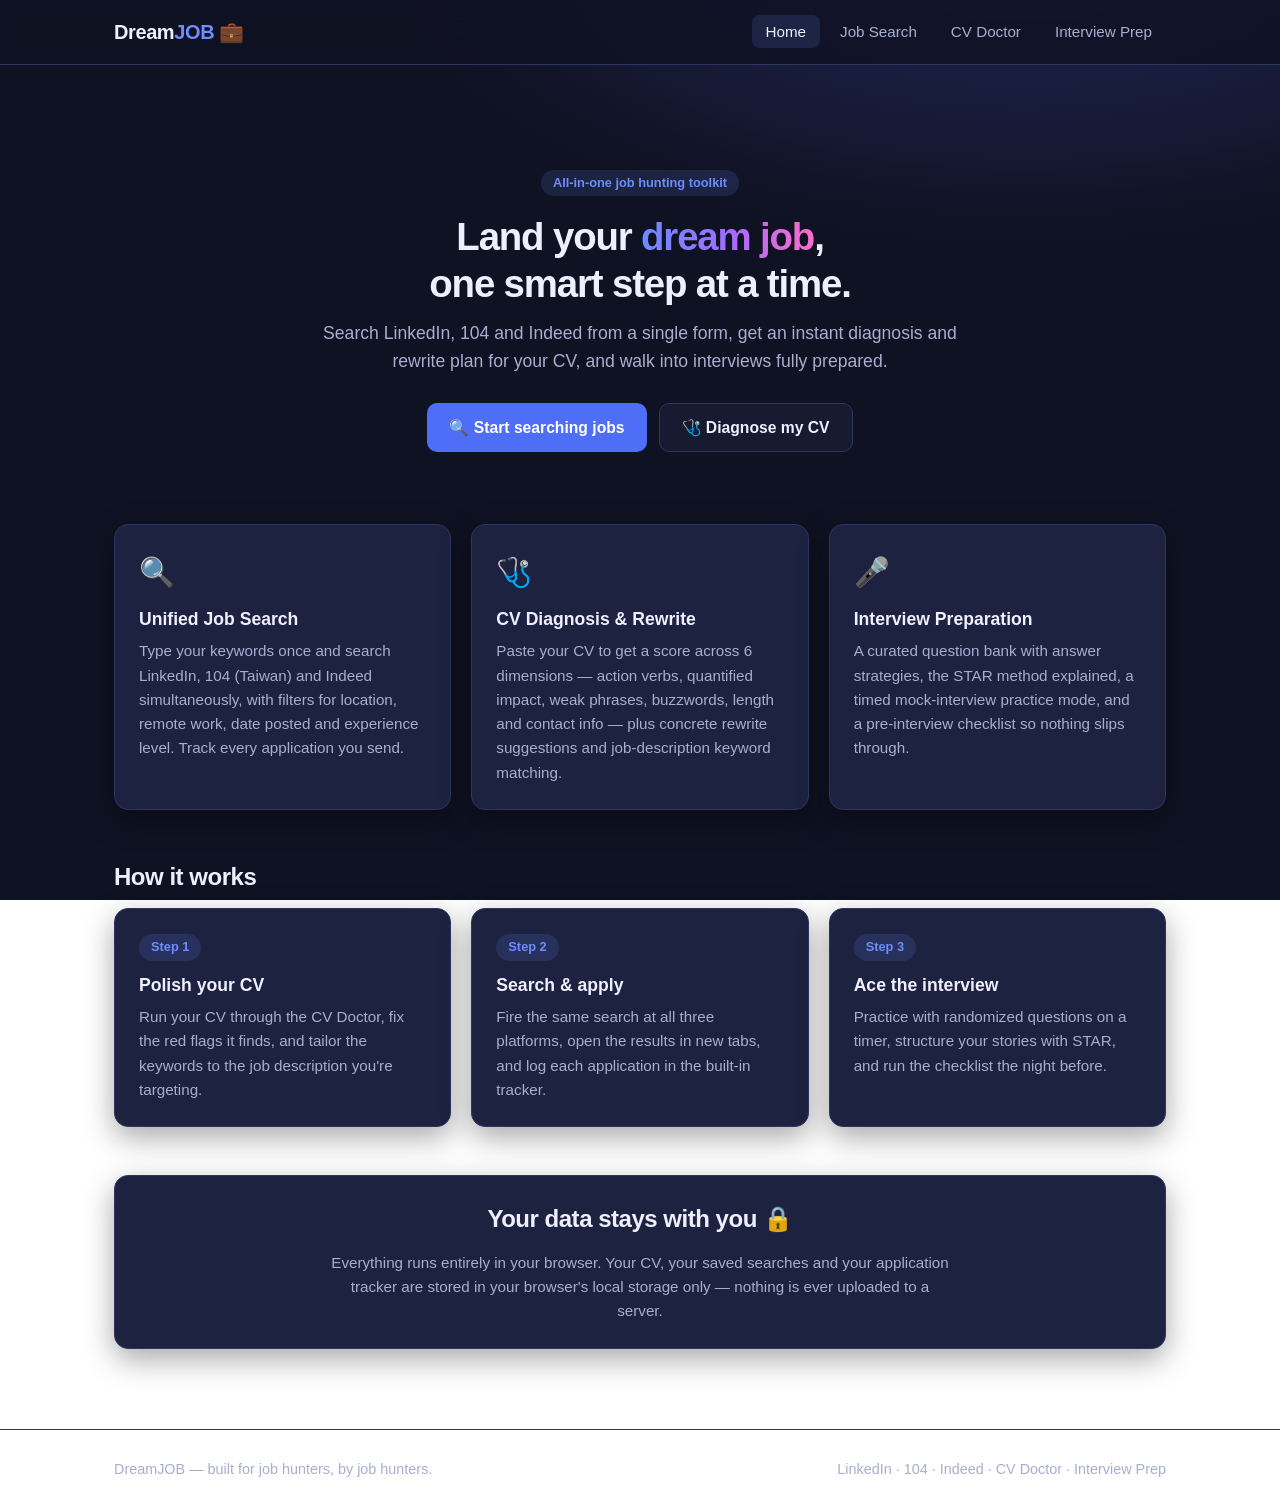
==== index.html @ 5d15d9a4 "Build DreamJOB: job search, CV doctor, and interview prep website A fully client-side job hunting to" ====
<!DOCTYPE html>
<html lang="en">
<head>
<meta charset="UTF-8" />
<meta name="viewport" content="width=device-width, initial-scale=1.0" />
<title>DreamJOB — Your Job Hunting Command Center</title>
<meta name="description" content="Search jobs across LinkedIn, 104 and Indeed, diagnose and rewrite your CV, and prepare for interviews — all in one place." />
<link rel="stylesheet" href="assets/style.css" />
<link rel="icon" href="data:image/svg+xml,<svg xmlns='http://www.w3.org/2000/svg' viewBox='0 0 100 100'><text y='.9em' font-size='90'>💼</text></svg>" />
</head>
<body>
<header class="site-header">
  <div class="container nav">
    <a class="logo" href="index.html">Dream<span>JOB</span> 💼</a>
    <ul class="nav-links">
      <li><a href="index.html" class="active">Home</a></li>
      <li><a href="jobs.html">Job Search</a></li>
      <li><a href="cv.html">CV Doctor</a></li>
      <li><a href="interview.html">Interview Prep</a></li>
    </ul>
  </div>
</header>

<main>
  <section class="hero container">
    <span class="pill">All-in-one job hunting toolkit</span>
    <h1 style="margin-top:18px;">Land your <span class="grad">dream job</span>,<br />one smart step at a time.</h1>
    <p class="subtitle">
      Search LinkedIn, 104 and Indeed from a single form, get an instant diagnosis
      and rewrite plan for your CV, and walk into interviews fully prepared.
    </p>
    <div class="hero-cta">
      <a class="btn" href="jobs.html">🔍 Start searching jobs</a>
      <a class="btn secondary" href="cv.html">🩺 Diagnose my CV</a>
    </div>
  </section>

  <section class="section container">
    <div class="grid grid-3">
      <a class="card" href="jobs.html">
        <span class="icon">🔍</span>
        <h3>Unified Job Search</h3>
        <p>Type your keywords once and search LinkedIn, 104 (Taiwan) and Indeed
        simultaneously, with filters for location, remote work, date posted and
        experience level. Track every application you send.</p>
      </a>
      <a class="card" href="cv.html">
        <span class="icon">🩺</span>
        <h3>CV Diagnosis &amp; Rewrite</h3>
        <p>Paste your CV to get a score across 6 dimensions — action verbs,
        quantified impact, weak phrases, buzzwords, length and contact info —
        plus concrete rewrite suggestions and job-description keyword matching.</p>
      </a>
      <a class="card" href="interview.html">
        <span class="icon">🎤</span>
        <h3>Interview Preparation</h3>
        <p>A curated question bank with answer strategies, the STAR method
        explained, a timed mock-interview practice mode, and a pre-interview
        checklist so nothing slips through.</p>
      </a>
    </div>
  </section>

  <section class="section container">
    <h2>How it works</h2>
    <div class="grid grid-3">
      <div class="card">
        <span class="pill">Step 1</span>
        <h3 style="margin-top:10px;">Polish your CV</h3>
        <p>Run your CV through the CV Doctor, fix the red flags it finds, and
        tailor the keywords to the job description you're targeting.</p>
      </div>
      <div class="card">
        <span class="pill">Step 2</span>
        <h3 style="margin-top:10px;">Search &amp; apply</h3>
        <p>Fire the same search at all three platforms, open the results in new
        tabs, and log each application in the built-in tracker.</p>
      </div>
      <div class="card">
        <span class="pill">Step 3</span>
        <h3 style="margin-top:10px;">Ace the interview</h3>
        <p>Practice with randomized questions on a timer, structure your stories
        with STAR, and run the checklist the night before.</p>
      </div>
    </div>
  </section>

  <section class="section container">
    <div class="card" style="text-align:center;">
      <h2>Your data stays with you 🔒</h2>
      <p class="muted" style="max-width:620px;margin:0 auto;">
        Everything runs entirely in your browser. Your CV, your saved searches and
        your application tracker are stored in your browser's local storage only —
        nothing is ever uploaded to a server.
      </p>
    </div>
  </section>
</main>

<footer class="site-footer">
  <div class="container">
    <span>DreamJOB — built for job hunters, by job hunters.</span>
    <span>LinkedIn · 104 · Indeed · CV Doctor · Interview Prep</span>
  </div>
</footer>
</body>
</html>
---- assets/style.css ----
/* ============ DreamJOB design system ============ */
:root {
  --bg: #0f1222;
  --bg-soft: #171b31;
  --card: #1d2240;
  --card-hover: #232a4e;
  --border: #2e3560;
  --text: #eef0ff;
  --text-dim: #a8aed0;
  --accent: #6c8cff;
  --accent-strong: #4f6ef7;
  --accent-soft: rgba(108, 140, 255, 0.14);
  --green: #3ecf8e;
  --yellow: #f5c451;
  --red: #f2686c;
  --radius: 14px;
  --shadow: 0 10px 30px rgba(0, 0, 0, 0.35);
  --font: "Inter", "Noto Sans TC", -apple-system, BlinkMacSystemFont, "Segoe UI",
    Roboto, "Helvetica Neue", Arial, sans-serif;
}

* { box-sizing: border-box; margin: 0; padding: 0; }

html { scroll-behavior: smooth; scroll-padding-top: 84px; }

body {
  font-family: var(--font);
  background: radial-gradient(1200px 600px at 80% -10%, #232a5e 0%, var(--bg) 55%);
  background-attachment: fixed;
  color: var(--text);
  line-height: 1.6;
  min-height: 100vh;
}

a { color: var(--accent); text-decoration: none; }
a:hover { text-decoration: underline; }

/* ---------- layout ---------- */
.container { max-width: 1100px; margin: 0 auto; padding: 0 24px; }

header.site-header {
  position: sticky; top: 0; z-index: 50;
  backdrop-filter: blur(12px);
  background: rgba(15, 18, 34, 0.8);
  border-bottom: 1px solid var(--border);
}
.nav {
  display: flex; align-items: center; justify-content: space-between;
  height: 64px;
}
.logo {
  font-size: 1.25rem; font-weight: 800; letter-spacing: -0.02em;
  color: var(--text); text-decoration: none;
}
.logo:hover { text-decoration: none; }
.logo span { color: var(--accent); }
.nav-links { display: flex; gap: 6px; list-style: none; }
.nav-links a {
  color: var(--text-dim); padding: 8px 14px; border-radius: 8px;
  font-size: 0.95rem; font-weight: 500;
}
.nav-links a:hover { color: var(--text); background: var(--accent-soft); text-decoration: none; }
.nav-links a.active { color: var(--text); background: var(--accent-soft); }

main { padding: 48px 0 80px; }

footer.site-footer {
  border-top: 1px solid var(--border);
  padding: 28px 0; color: var(--text-dim); font-size: 0.9rem;
}
footer.site-footer .container { display: flex; justify-content: space-between; flex-wrap: wrap; gap: 8px; }

/* ---------- typography ---------- */
h1 { font-size: 2.4rem; font-weight: 800; letter-spacing: -0.03em; line-height: 1.2; }
h2 { font-size: 1.5rem; font-weight: 700; letter-spacing: -0.02em; margin-bottom: 12px; }
h3 { font-size: 1.1rem; font-weight: 700; }
.subtitle { color: var(--text-dim); font-size: 1.1rem; margin-top: 12px; max-width: 640px; }
.section { margin-top: 48px; }
.muted { color: var(--text-dim); }
.small { font-size: 0.85rem; }

/* ---------- hero ---------- */
.hero { padding: 56px 0 24px; text-align: center; }
.hero .subtitle { margin-left: auto; margin-right: auto; }
.hero h1 .grad {
  background: linear-gradient(90deg, #6c8cff, #a06cff, #ff6cc8);
  -webkit-background-clip: text; background-clip: text; color: transparent;
}
.hero-cta { margin-top: 28px; display: flex; gap: 12px; justify-content: center; flex-wrap: wrap; }

/* ---------- cards & grids ---------- */
.grid { display: grid; gap: 20px; }
.grid-3 { grid-template-columns: repeat(3, 1fr); }
.grid-2 { grid-template-columns: repeat(2, 1fr); }
@media (max-width: 860px) { .grid-3, .grid-2 { grid-template-columns: 1fr; } }

.card {
  background: var(--card);
  border: 1px solid var(--border);
  border-radius: var(--radius);
  padding: 24px;
  box-shadow: var(--shadow);
}
a.card { display: block; color: var(--text); transition: transform 0.15s ease, background 0.15s ease; }
a.card:hover { background: var(--card-hover); transform: translateY(-3px); text-decoration: none; }
.card .icon { font-size: 1.8rem; margin-bottom: 10px; display: block; }
.card p { color: var(--text-dim); font-size: 0.95rem; margin-top: 6px; }

/* ---------- forms ---------- */
label { display: block; font-weight: 600; font-size: 0.9rem; margin-bottom: 6px; }
input[type="text"], input[type="url"], select, textarea {
  width: 100%;
  background: var(--bg-soft);
  border: 1px solid var(--border);
  border-radius: 10px;
  color: var(--text);
  padding: 11px 14px;
  font-size: 0.98rem;
  font-family: var(--font);
  transition: border-color 0.15s ease;
}
input:focus, select:focus, textarea:focus { outline: none; border-color: var(--accent); }
textarea { resize: vertical; min-height: 200px; line-height: 1.55; }
.form-row { display: grid; grid-template-columns: repeat(auto-fit, minmax(200px, 1fr)); gap: 16px; margin-bottom: 16px; }
.form-field { margin-bottom: 16px; }
.checkbox-row { display: flex; align-items: center; gap: 8px; }
.checkbox-row input { width: auto; }
.checkbox-row label { margin: 0; font-weight: 500; }

/* ---------- buttons ---------- */
.btn {
  display: inline-flex; align-items: center; justify-content: center; gap: 8px;
  background: var(--accent-strong); color: #fff;
  border: none; border-radius: 10px;
  padding: 11px 22px; font-size: 0.98rem; font-weight: 600;
  font-family: var(--font);
  cursor: pointer; text-decoration: none;
  transition: background 0.15s ease, transform 0.1s ease;
}
.btn:hover { background: var(--accent); text-decoration: none; transform: translateY(-1px); }
.btn:active { transform: translateY(0); }
.btn.secondary { background: var(--bg-soft); border: 1px solid var(--border); color: var(--text); }
.btn.secondary:hover { background: var(--card-hover); }
.btn.small { padding: 7px 14px; font-size: 0.85rem; border-radius: 8px; }
.btn.danger { background: transparent; border: 1px solid var(--border); color: var(--red); }
.btn:disabled { opacity: 0.5; cursor: not-allowed; }

/* ---------- badges / pills ---------- */
.pill {
  display: inline-block; padding: 3px 12px; border-radius: 999px;
  font-size: 0.8rem; font-weight: 600;
  background: var(--accent-soft); color: var(--accent);
}
.pill.green { background: rgba(62, 207, 142, 0.14); color: var(--green); }
.pill.yellow { background: rgba(245, 196, 81, 0.14); color: var(--yellow); }
.pill.red { background: rgba(242, 104, 108, 0.14); color: var(--red); }

/* ---------- platform cards on jobs page ---------- */
.platform-card { display: flex; flex-direction: column; gap: 10px; }
.platform-card .platform-head { display: flex; align-items: center; gap: 10px; }
.platform-badge {
  width: 42px; height: 42px; border-radius: 10px;
  display: flex; align-items: center; justify-content: center;
  font-weight: 800; font-size: 1rem; color: #fff; flex-shrink: 0;
}
.platform-badge.linkedin { background: #0a66c2; }
.platform-badge.b104 { background: #ff7800; }
.platform-badge.indeed { background: #2557a7; }
.platform-card .url-preview {
  font-size: 0.78rem; color: var(--text-dim);
  word-break: break-all; background: var(--bg-soft);
  border: 1px solid var(--border); border-radius: 8px; padding: 8px 10px;
  max-height: 72px; overflow: auto;
}

/* ---------- score / diagnosis ---------- */
.score-hero { display: flex; align-items: center; gap: 28px; flex-wrap: wrap; }
.score-ring {
  --pct: 0; --ring-color: var(--accent);
  width: 132px; height: 132px; border-radius: 50%;
  background: conic-gradient(var(--ring-color) calc(var(--pct) * 1%), var(--bg-soft) 0);
  display: flex; align-items: center; justify-content: center; flex-shrink: 0;
}
.score-ring .inner {
  width: 104px; height: 104px; border-radius: 50%;
  background: var(--card);
  display: flex; flex-direction: column; align-items: center; justify-content: center;
}
.score-ring .num { font-size: 2rem; font-weight: 800; line-height: 1; }
.score-ring .of { font-size: 0.75rem; color: var(--text-dim); }

.metric { margin-bottom: 14px; }
.metric .metric-head { display: flex; justify-content: space-between; font-size: 0.9rem; margin-bottom: 5px; }
.metric .bar { height: 8px; border-radius: 999px; background: var(--bg-soft); overflow: hidden; }
.metric .bar > span { display: block; height: 100%; border-radius: 999px; background: var(--accent); transition: width 0.5s ease; }
.metric.good .bar > span { background: var(--green); }
.metric.warn .bar > span { background: var(--yellow); }
.metric.bad .bar > span { background: var(--red); }

.finding {
  display: flex; gap: 12px; padding: 14px 16px; border-radius: 10px;
  background: var(--bg-soft); border: 1px solid var(--border); margin-bottom: 10px;
}
.finding .f-icon { flex-shrink: 0; }
.finding .f-body strong { display: block; margin-bottom: 2px; }
.finding .f-body { font-size: 0.92rem; color: var(--text-dim); }
.finding .f-body code {
  background: var(--card); padding: 1px 6px; border-radius: 5px;
  font-size: 0.85em; color: var(--yellow);
}

.rewrite-pair { margin-bottom: 14px; border: 1px solid var(--border); border-radius: 10px; overflow: hidden; }
.rewrite-pair .before, .rewrite-pair .after { padding: 12px 16px; font-size: 0.92rem; }
.rewrite-pair .before { background: rgba(242, 104, 108, 0.08); color: var(--text-dim); }
.rewrite-pair .after { background: rgba(62, 207, 142, 0.08); border-top: 1px solid var(--border); }
.rewrite-pair .tag { font-size: 0.72rem; font-weight: 700; text-transform: uppercase; letter-spacing: 0.06em; display: block; margin-bottom: 4px; }
.rewrite-pair .before .tag { color: var(--red); }
.rewrite-pair .after .tag { color: var(--green); }

.keyword-chip {
  display: inline-block; margin: 3px 4px 3px 0; padding: 4px 12px;
  border-radius: 999px; font-size: 0.85rem; border: 1px solid var(--border);
}
.keyword-chip.hit { background: rgba(62, 207, 142, 0.12); color: var(--green); border-color: rgba(62, 207, 142, 0.4); }
.keyword-chip.miss { background: rgba(242, 104, 108, 0.1); color: var(--red); border-color: rgba(242, 104, 108, 0.35); }

/* ---------- interview ---------- */
.tabs { display: flex; gap: 8px; flex-wrap: wrap; margin-bottom: 20px; }
.tab-btn {
  background: var(--bg-soft); border: 1px solid var(--border); color: var(--text-dim);
  padding: 8px 18px; border-radius: 999px; font-size: 0.9rem; font-weight: 600;
  cursor: pointer; font-family: var(--font); transition: all 0.15s ease;
}
.tab-btn:hover { color: var(--text); }
.tab-btn.active { background: var(--accent-strong); border-color: var(--accent-strong); color: #fff; }

.question-item {
  padding: 14px 18px; border: 1px solid var(--border); border-radius: 10px;
  background: var(--bg-soft); margin-bottom: 10px; cursor: pointer;
  transition: background 0.15s ease;
}
.question-item:hover { background: var(--card-hover); }
.question-item .q-cat { font-size: 0.75rem; color: var(--accent); font-weight: 700; text-transform: uppercase; letter-spacing: 0.05em; }
.question-item .q-tip { display: none; margin-top: 10px; font-size: 0.9rem; color: var(--text-dim); border-top: 1px dashed var(--border); padding-top: 10px; }
.question-item.open .q-tip { display: block; }

.practice-timer { font-size: 3rem; font-weight: 800; font-variant-numeric: tabular-nums; text-align: center; }
.practice-question { font-size: 1.3rem; font-weight: 700; text-align: center; margin: 18px 0; min-height: 64px; }

.star-step { display: flex; gap: 16px; margin-bottom: 18px; }
.star-letter {
  width: 46px; height: 46px; border-radius: 12px; flex-shrink: 0;
  background: var(--accent-soft); color: var(--accent);
  display: flex; align-items: center; justify-content: center;
  font-weight: 800; font-size: 1.3rem;
}

.checklist-item { display: flex; align-items: flex-start; gap: 10px; padding: 8px 0; border-bottom: 1px solid var(--border); }
.checklist-item:last-child { border-bottom: none; }
.checklist-item input { margin-top: 5px; }
.checklist-item label { font-weight: 500; font-size: 0.95rem; cursor: pointer; }
.checklist-item input:checked + label { color: var(--text-dim); text-decoration: line-through; }

/* ---------- tracker table ---------- */
table.tracker { width: 100%; border-collapse: collapse; font-size: 0.92rem; }
table.tracker th, table.tracker td { text-align: left; padding: 10px 12px; border-bottom: 1px solid var(--border); }
table.tracker th { color: var(--text-dim); font-size: 0.8rem; text-transform: uppercase; letter-spacing: 0.05em; }
table.tracker select { padding: 6px 10px; font-size: 0.85rem; width: auto; }
.table-scroll { overflow-x: auto; }

.empty-state { text-align: center; color: var(--text-dim); padding: 28px 0; font-size: 0.95rem; }

.hidden { display: none !important; }

@media (max-width: 640px) {
  h1 { font-size: 1.8rem; }
  .nav-links a { padding: 8px 9px; font-size: 0.85rem; }
  main { padding: 28px 0 60px; }
}
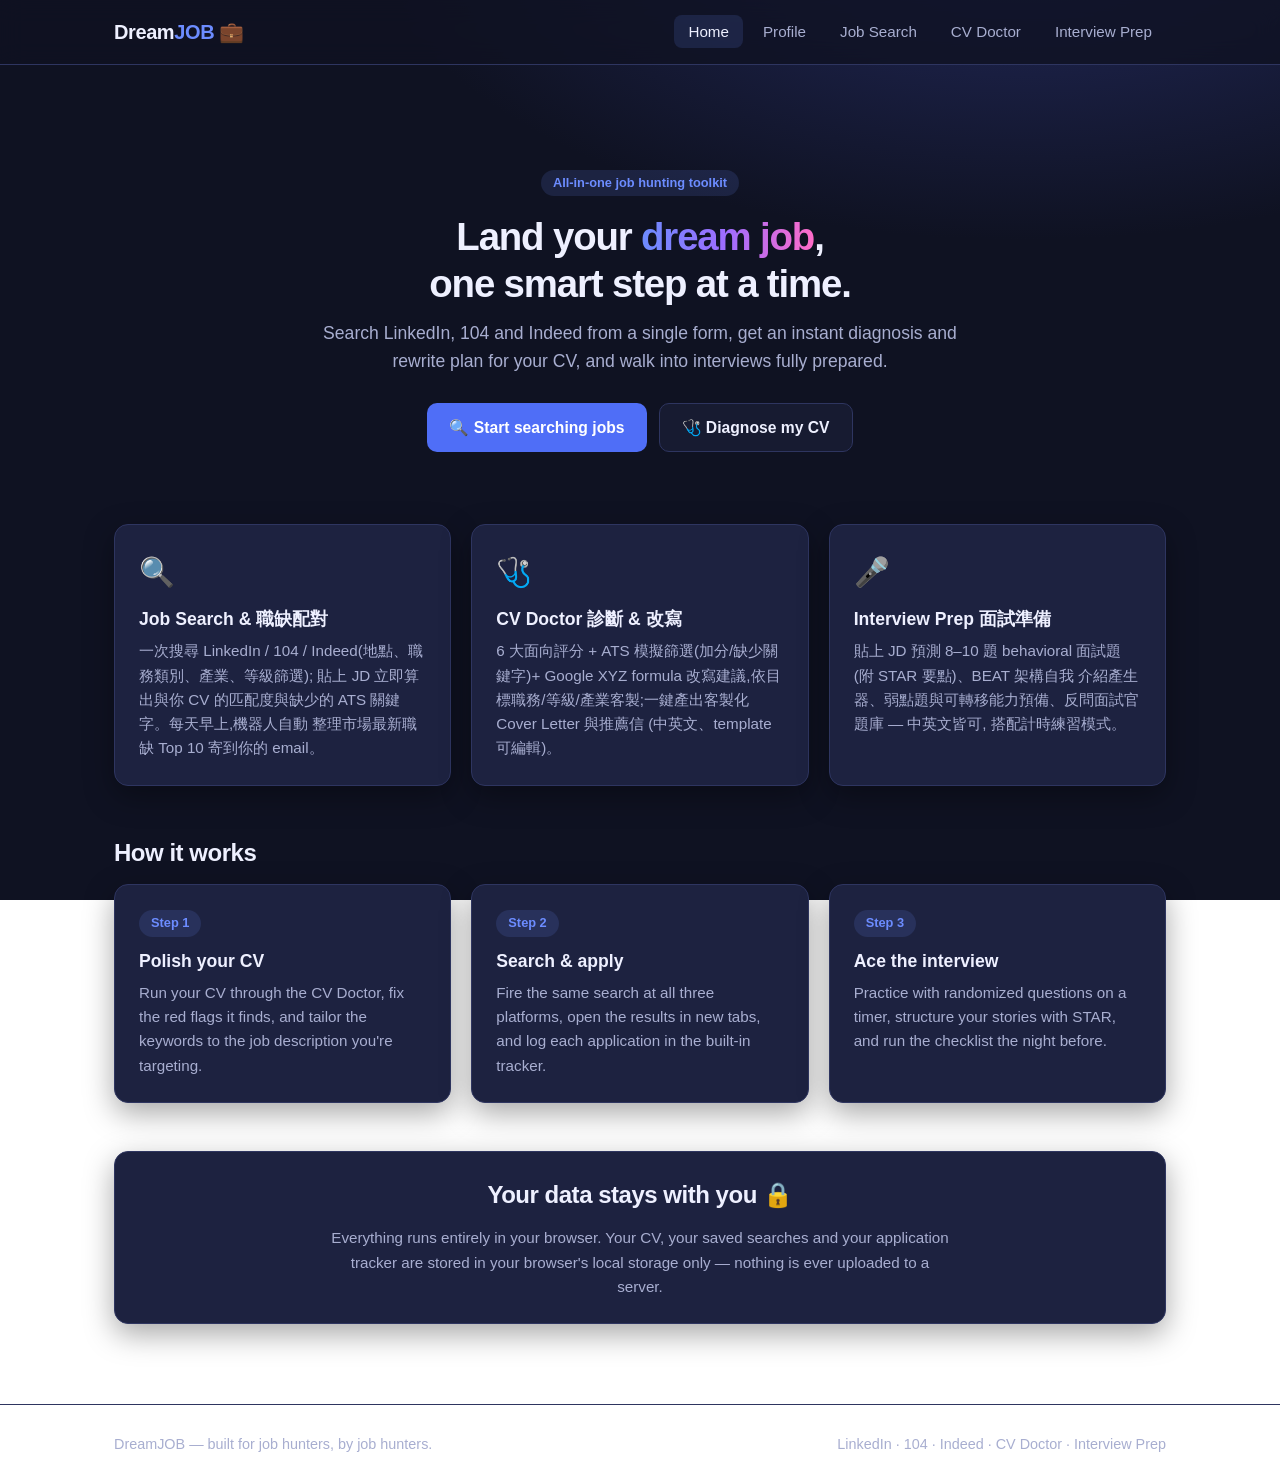
==== commit 5af9edb0: "Add CV-matched job discovery, daily Top 10 email, letters, and JD-driven interview prep Major upgrad" ====
--- a/index.html
+++ b/index.html
@@ -14,6 +14,7 @@
     <a class="logo" href="index.html">Dream<span>JOB</span> 💼</a>
     <ul class="nav-links">
       <li><a href="index.html" class="active">Home</a></li>
+      <li><a href="profile.html">Profile</a></li>
       <li><a href="jobs.html">Job Search</a></li>
       <li><a href="cv.html">CV Doctor</a></li>
       <li><a href="interview.html">Interview Prep</a></li>
@@ -39,24 +40,24 @@
     <div class="grid grid-3">
       <a class="card" href="jobs.html">
         <span class="icon">🔍</span>
-        <h3>Unified Job Search</h3>
-        <p>Type your keywords once and search LinkedIn, 104 (Taiwan) and Indeed
-        simultaneously, with filters for location, remote work, date posted and
-        experience level. Track every application you send.</p>
+        <h3>Job Search &amp; 職缺配對</h3>
+        <p>一次搜尋 LinkedIn / 104 / Indeed(地點、職務類別、產業、等級篩選);
+        貼上 JD 立即算出與你 CV 的匹配度與缺少的 ATS 關鍵字。每天早上,機器人自動
+        整理市場最新職缺 Top 10 寄到你的 email。</p>
       </a>
       <a class="card" href="cv.html">
         <span class="icon">🩺</span>
-        <h3>CV Diagnosis &amp; Rewrite</h3>
-        <p>Paste your CV to get a score across 6 dimensions — action verbs,
-        quantified impact, weak phrases, buzzwords, length and contact info —
-        plus concrete rewrite suggestions and job-description keyword matching.</p>
+        <h3>CV Doctor 診斷 &amp; 改寫</h3>
+        <p>6 大面向評分 + ATS 模擬篩選(加分/缺少關鍵字)+ Google XYZ formula
+        改寫建議,依目標職務/等級/產業客製;一鍵產出客製化 Cover Letter 與推薦信
+        (中英文、template 可編輯)。</p>
       </a>
       <a class="card" href="interview.html">
         <span class="icon">🎤</span>
-        <h3>Interview Preparation</h3>
-        <p>A curated question bank with answer strategies, the STAR method
-        explained, a timed mock-interview practice mode, and a pre-interview
-        checklist so nothing slips through.</p>
+        <h3>Interview Prep 面試準備</h3>
+        <p>貼上 JD 預測 8–10 題 behavioral 面試題(附 STAR 要點)、BEAT 架構自我
+        介紹產生器、弱點題與可轉移能力預備、反問面試官題庫 — 中英文皆可,
+        搭配計時練習模式。</p>
       </a>
     </div>
   </section>
